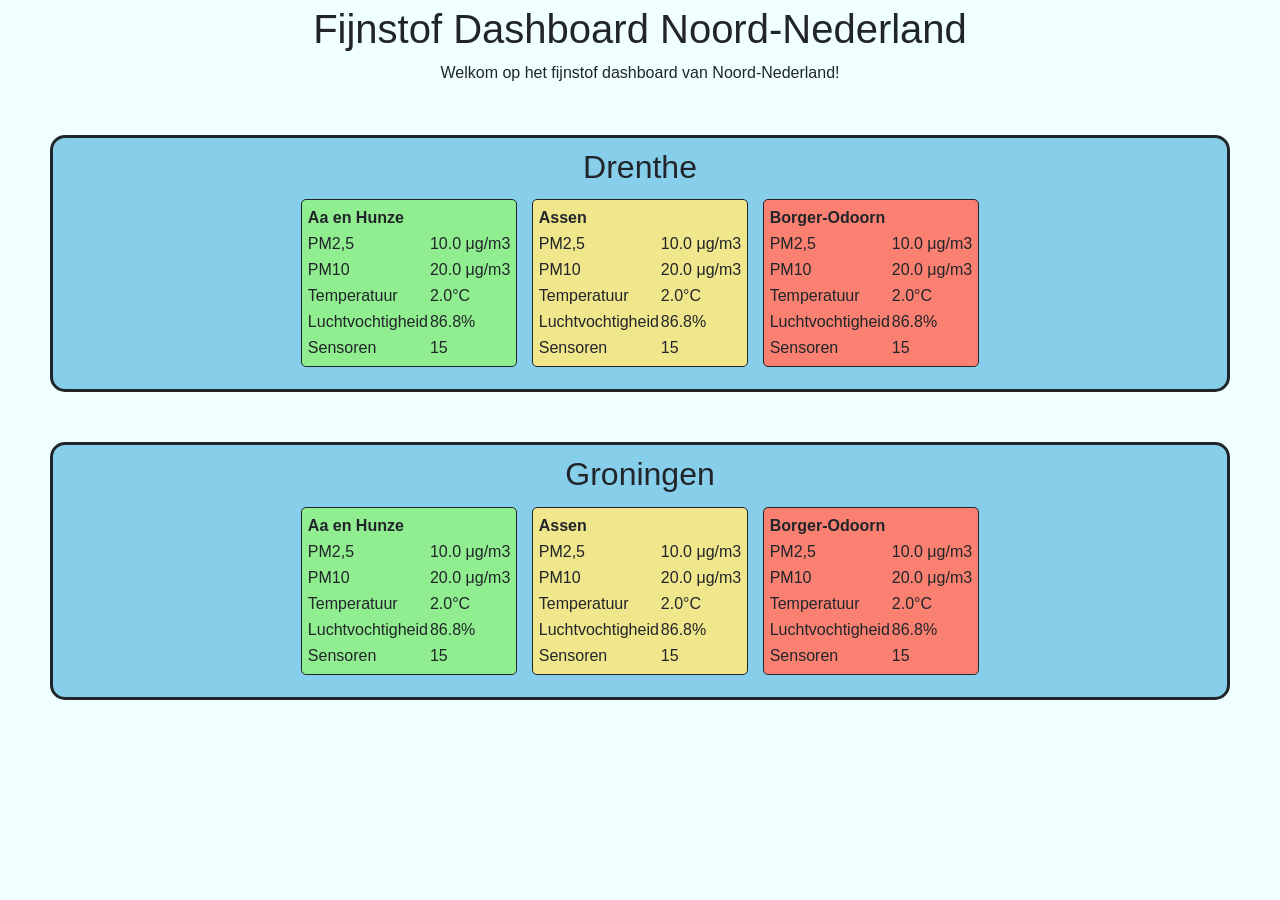
==== index.html @ f41a635d "Basic styling of front-end" ====
<!DOCTYPE html>
<html>
    <head>
        <meta charset="UTF-8">
        <link rel="stylesheet" href="https://stackpath.bootstrapcdn.com/bootstrap/4.3.1/css/bootstrap.min.css" integrity="sha384-ggOyR0iXCbMQv3Xipma34MD+dH/1fQ784/j6cY/iJTQUOhcWr7x9JvoRxT2MZw1T" crossorigin="anonymous">
        <link rel="stylesheet" href="style.css">
        <title>Fijnstof Dashboard</title>
    </head>
    <body>
        <header>
            <h1>Fijnstof Dashboard Noord-Nederland</h1>
            <p>Welkom op het fijnstof dashboard van Noord-Nederland!</p>
        </header>
        <main>
            <section class="province">
                <h2>Drenthe</h2>
                <section class="municipality" style="background-color: lightgreen;">
                    <table>
                        <tr><th colspan="2">Aa en Hunze</th></tr>
                        <tr><td>PM2,5</td><td>10.0 &mu;g/m3</td></tr>
                        <tr><td>PM10</td><td>20.0 &mu;g/m3</td></tr>
                        <tr><td>Temperatuur</td><td>2.0&deg;C</td></tr>
                        <tr><td>Luchtvochtigheid</td><td>86.8%</td></tr>
                        <tr><td>Sensoren</td><td>15</td></tr>
                    </table>
                </section>
                <section class="municipality" style="background-color: khaki">
                    <table>
                        <tr><th colspan="2">Assen</th></tr>
                        <tr><td>PM2,5</td><td>10.0 &mu;g/m3</td></tr>
                        <tr><td>PM10</td><td>20.0 &mu;g/m3</td></tr>
                        <tr><td>Temperatuur</td><td>2.0&deg;C</td></tr>
                        <tr><td>Luchtvochtigheid</td><td>86.8%</td></tr>
                        <tr><td>Sensoren</td><td>15</td></tr>
                    </table>
                </section>
                <section class="municipality" style="background-color: salmon">
                    <table>
                        <tr><th colspan="2">Borger-Odoorn</th></tr>
                        <tr><td>PM2,5</td><td>10.0 &mu;g/m3</td></tr>
                        <tr><td>PM10</td><td>20.0 &mu;g/m3</td></tr>
                        <tr><td>Temperatuur</td><td>2.0&deg;C</td></tr>
                        <tr><td>Luchtvochtigheid</td><td>86.8%</td></tr>
                        <tr><td>Sensoren</td><td>15</td></tr>
                    </table>
                </section>
            </section>
            <section class="province">
                <h2>Groningen</h2>
                <section class="municipality" style="background-color: lightgreen;">
                    <table>
                        <tr><th colspan="2">Aa en Hunze</th></tr>
                        <tr><td>PM2,5</td><td>10.0 &mu;g/m3</td></tr>
                        <tr><td>PM10</td><td>20.0 &mu;g/m3</td></tr>
                        <tr><td>Temperatuur</td><td>2.0&deg;C</td></tr>
                        <tr><td>Luchtvochtigheid</td><td>86.8%</td></tr>
                        <tr><td>Sensoren</td><td>15</td></tr>
                    </table>
                </section>
                <section class="municipality" style="background-color: khaki">
                    <table>
                        <tr><th colspan="2">Assen</th></tr>
                        <tr><td>PM2,5</td><td>10.0 &mu;g/m3</td></tr>
                        <tr><td>PM10</td><td>20.0 &mu;g/m3</td></tr>
                        <tr><td>Temperatuur</td><td>2.0&deg;C</td></tr>
                        <tr><td>Luchtvochtigheid</td><td>86.8%</td></tr>
                        <tr><td>Sensoren</td><td>15</td></tr>
                    </table>
                </section>
                <section class="municipality" style="background-color: salmon">
                    <table>
                        <tr><th colspan="2">Borger-Odoorn</th></tr>
                        <tr><td>PM2,5</td><td>10.0 &mu;g/m3</td></tr>
                        <tr><td>PM10</td><td>20.0 &mu;g/m3</td></tr>
                        <tr><td>Temperatuur</td><td>2.0&deg;C</td></tr>
                        <tr><td>Luchtvochtigheid</td><td>86.8%</td></tr>
                        <tr><td>Sensoren</td><td>15</td></tr>
                    </table>
                </section>
            </section>
        </main>
    </body>
</html>
---- style.css ----
body {
    text-align: center;
    background-color: azure;
}

header {
    margin: 5px;
}

.province {
    background-color: skyblue;
    margin: 50px;
    padding: 10px;
    border: 3px solid;
    border-radius: 15px;
}

.municipality {
    text-align: left;
    display: inline-block;
    margin: 5px;
    padding: 5px;
    border: 1px solid;
    border-radius: 5px;
}
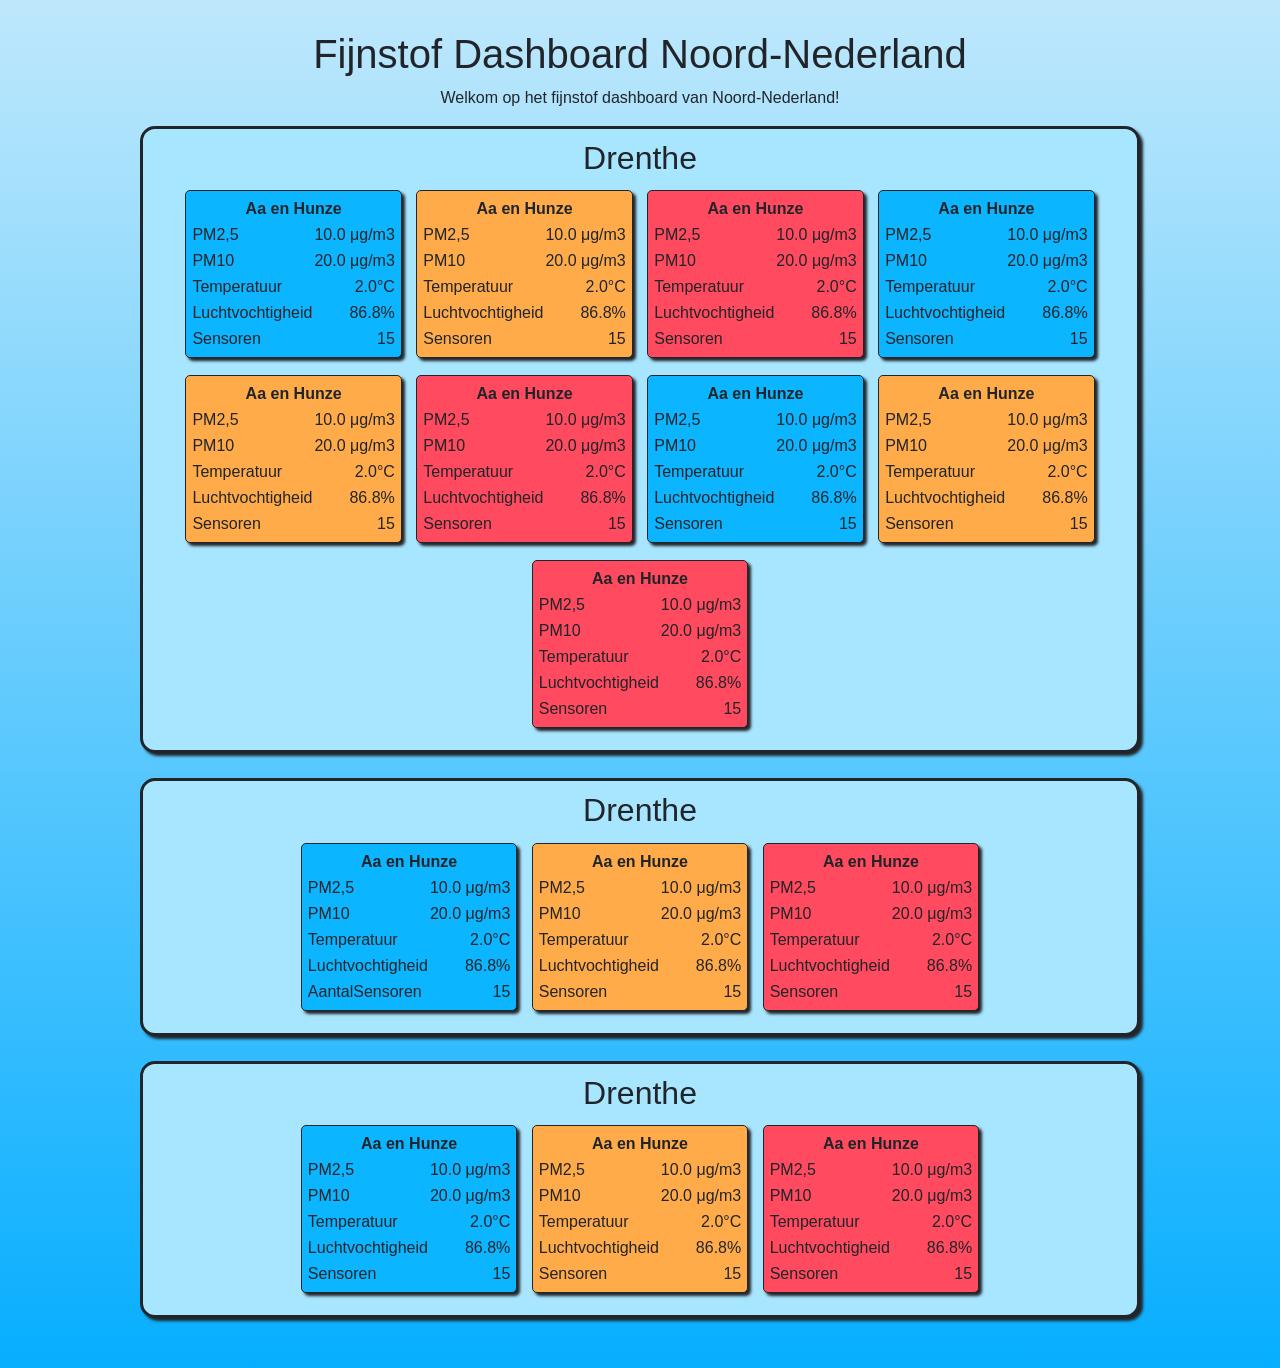
==== commit 7bd0836b: "Updated design" ====
--- a/index.html
+++ b/index.html
@@ -14,70 +14,165 @@
         <main>
             <section class="province">
                 <h2>Drenthe</h2>
-                <section class="municipality" style="background-color: lightgreen;">
+                <section class="municipality" style="background-color: #0BB5FF;">
                     <table>
                         <tr><th colspan="2">Aa en Hunze</th></tr>
-                        <tr><td>PM2,5</td><td>10.0 &mu;g/m3</td></tr>
-                        <tr><td>PM10</td><td>20.0 &mu;g/m3</td></tr>
-                        <tr><td>Temperatuur</td><td>2.0&deg;C</td></tr>
-                        <tr><td>Luchtvochtigheid</td><td>86.8%</td></tr>
-                        <tr><td>Sensoren</td><td>15</td></tr>
+                        <tr><td class="label">PM2,5</td><td class="observation">10.0 &mu;g/m3</td></tr>
+                        <tr><td class="label">PM10</td><td class="observation">20.0 &mu;g/m3</td></tr>
+                        <tr><td class="label">Temperatuur</td><td class="observation">2.0&deg;C</td></tr>
+                        <tr><td class="label">Luchtvochtigheid</td><td class="observation">86.8%</td></tr>
+                        <tr><td class="label">Sensoren</td><td class="observation">15</td></tr>
                     </table>
                 </section>
-                <section class="municipality" style="background-color: khaki">
+                <section class="municipality" style="background-color: #FFAB4A;">
                     <table>
-                        <tr><th colspan="2">Assen</th></tr>
-                        <tr><td>PM2,5</td><td>10.0 &mu;g/m3</td></tr>
-                        <tr><td>PM10</td><td>20.0 &mu;g/m3</td></tr>
-                        <tr><td>Temperatuur</td><td>2.0&deg;C</td></tr>
-                        <tr><td>Luchtvochtigheid</td><td>86.8%</td></tr>
-                        <tr><td>Sensoren</td><td>15</td></tr>
+                        <tr><th colspan="2">Aa en Hunze</th></tr>
+                        <tr><td class="label">PM2,5</td><td class="observation">10.0 &mu;g/m3</td></tr>
+                        <tr><td class="label">PM10</td><td class="observation">20.0 &mu;g/m3</td></tr>
+                        <tr><td class="label">Temperatuur</td><td class="observation">2.0&deg;C</td></tr>
+                        <tr><td class="label">Luchtvochtigheid</td><td class="observation">86.8%</td></tr>
+                        <tr><td class="label">Sensoren</td><td class="observation">15</td></tr>
                     </table>
                 </section>
-                <section class="municipality" style="background-color: salmon">
+                <section class="municipality" style="background-color:#FF4A5F;">
                     <table>
-                        <tr><th colspan="2">Borger-Odoorn</th></tr>
-                        <tr><td>PM2,5</td><td>10.0 &mu;g/m3</td></tr>
-                        <tr><td>PM10</td><td>20.0 &mu;g/m3</td></tr>
-                        <tr><td>Temperatuur</td><td>2.0&deg;C</td></tr>
-                        <tr><td>Luchtvochtigheid</td><td>86.8%</td></tr>
-                        <tr><td>Sensoren</td><td>15</td></tr>
+                        <tr><th colspan="2">Aa en Hunze</th></tr>
+                        <tr><td class="label">PM2,5</td><td class="observation">10.0 &mu;g/m3</td></tr>
+                        <tr><td class="label">PM10</td><td class="observation">20.0 &mu;g/m3</td></tr>
+                        <tr><td class="label">Temperatuur</td><td class="observation">2.0&deg;C</td></tr>
+                        <tr><td class="label">Luchtvochtigheid</td><td class="observation">86.8%</td></tr>
+                        <tr><td class="label">Sensoren</td><td class="observation">15</td></tr>
+                    </table>
+                </section>
+                <section class="municipality" style="background-color: #0BB5FF;">
+                    <table>
+                        <tr><th colspan="2">Aa en Hunze</th></tr>
+                        <tr><td class="label">PM2,5</td><td class="observation">10.0 &mu;g/m3</td></tr>
+                        <tr><td class="label">PM10</td><td class="observation">20.0 &mu;g/m3</td></tr>
+                        <tr><td class="label">Temperatuur</td><td class="observation">2.0&deg;C</td></tr>
+                        <tr><td class="label">Luchtvochtigheid</td><td class="observation">86.8%</td></tr>
+                        <tr><td class="label">Sensoren</td><td class="observation">15</td></tr>
+                    </table>
+                </section>
+                <section class="municipality" style="background-color: #FFAB4A;">
+                    <table>
+                        <tr><th colspan="2">Aa en Hunze</th></tr>
+                        <tr><td class="label">PM2,5</td><td class="observation">10.0 &mu;g/m3</td></tr>
+                        <tr><td class="label">PM10</td><td class="observation">20.0 &mu;g/m3</td></tr>
+                        <tr><td class="label">Temperatuur</td><td class="observation">2.0&deg;C</td></tr>
+                        <tr><td class="label">Luchtvochtigheid</td><td class="observation">86.8%</td></tr>
+                        <tr><td class="label">Sensoren</td><td class="observation">15</td></tr>
+                    </table>
+                </section>
+                <section class="municipality" style="background-color:#FF4A5F;">
+                    <table>
+                        <tr><th colspan="2">Aa en Hunze</th></tr>
+                        <tr><td class="label">PM2,5</td><td class="observation">10.0 &mu;g/m3</td></tr>
+                        <tr><td class="label">PM10</td><td class="observation">20.0 &mu;g/m3</td></tr>
+                        <tr><td class="label">Temperatuur</td><td class="observation">2.0&deg;C</td></tr>
+                        <tr><td class="label">Luchtvochtigheid</td><td class="observation">86.8%</td></tr>
+                        <tr><td class="label">Sensoren</td><td class="observation">15</td></tr>
+                    </table>
+                </section>
+                <section class="municipality" style="background-color: #0BB5FF;">
+                    <table>
+                        <tr><th colspan="2">Aa en Hunze</th></tr>
+                        <tr><td class="label">PM2,5</td><td class="observation">10.0 &mu;g/m3</td></tr>
+                        <tr><td class="label">PM10</td><td class="observation">20.0 &mu;g/m3</td></tr>
+                        <tr><td class="label">Temperatuur</td><td class="observation">2.0&deg;C</td></tr>
+                        <tr><td class="label">Luchtvochtigheid</td><td class="observation">86.8%</td></tr>
+                        <tr><td class="label">Sensoren</td><td class="observation">15</td></tr>
+                    </table>
+                </section>
+                <section class="municipality" style="background-color: #FFAB4A;">
+                    <table>
+                        <tr><th colspan="2">Aa en Hunze</th></tr>
+                        <tr><td class="label">PM2,5</td><td class="observation">10.0 &mu;g/m3</td></tr>
+                        <tr><td class="label">PM10</td><td class="observation">20.0 &mu;g/m3</td></tr>
+                        <tr><td class="label">Temperatuur</td><td class="observation">2.0&deg;C</td></tr>
+                        <tr><td class="label">Luchtvochtigheid</td><td class="observation">86.8%</td></tr>
+                        <tr><td class="label">Sensoren</td><td class="observation">15</td></tr>
+                    </table>
+                </section>
+                <section class="municipality" style="background-color:#FF4A5F;">
+                    <table>
+                        <tr><th colspan="2">Aa en Hunze</th></tr>
+                        <tr><td class="label">PM2,5</td><td class="observation">10.0 &mu;g/m3</td></tr>
+                        <tr><td class="label">PM10</td><td class="observation">20.0 &mu;g/m3</td></tr>
+                        <tr><td class="label">Temperatuur</td><td class="observation">2.0&deg;C</td></tr>
+                        <tr><td class="label">Luchtvochtigheid</td><td class="observation">86.8%</td></tr>
+                        <tr><td class="label">Sensoren</td><td class="observation">15</td></tr>
+                    </table>
+                </section>
+                
+            </section>
+            <section class="province">
+                <h2>Drenthe</h2>
+                <section class="municipality" style="background-color: #0BB5FF;">
+                    <table>
+                        <tr><th colspan="2">Aa en Hunze</th></tr>
+                        <tr><td class="label">PM2,5</td><td class="observation">10.0 &mu;g/m3</td></tr>
+                        <tr><td class="label">PM10</td><td class="observation">20.0 &mu;g/m3</td></tr>
+                        <tr><td class="label">Temperatuur</td><td class="observation">2.0&deg;C</td></tr>
+                        <tr><td class="label">Luchtvochtigheid</td><td class="observation">86.8%</td></tr>
+                        <tr><td class="label">AantalSensoren</td><td class="observation">15</td></tr>
+                    </table>
+                </section>
+                <section class="municipality" style="background-color: #FFAB4A;">
+                    <table>
+                        <tr><th colspan="2">Aa en Hunze</th></tr>
+                        <tr><td class="label">PM2,5</td><td class="observation">10.0 &mu;g/m3</td></tr>
+                        <tr><td class="label">PM10</td><td class="observation">20.0 &mu;g/m3</td></tr>
+                        <tr><td class="label">Temperatuur</td><td class="observation">2.0&deg;C</td></tr>
+                        <tr><td class="label">Luchtvochtigheid</td><td class="observation">86.8%</td></tr>
+                        <tr><td class="label">Sensoren</td><td class="observation">15</td></tr>
+                    </table>
+                </section>
+                <section class="municipality" style="background-color:#FF4A5F;">
+                    <table>
+                        <tr><th colspan="2">Aa en Hunze</th></tr>
+                        <tr><td class="label">PM2,5</td><td class="observation">10.0 &mu;g/m3</td></tr>
+                        <tr><td class="label">PM10</td><td class="observation">20.0 &mu;g/m3</td></tr>
+                        <tr><td class="label">Temperatuur</td><td class="observation">2.0&deg;C</td></tr>
+                        <tr><td class="label">Luchtvochtigheid</td><td class="observation">86.8%</td></tr>
+                        <tr><td class="label">Sensoren</td><td class="observation">15</td></tr>
                     </table>
                 </section>
             </section>
             <section class="province">
-                <h2>Groningen</h2>
-                <section class="municipality" style="background-color: lightgreen;">
+                <h2>Drenthe</h2>
+                <section class="municipality" style="background-color: #0BB5FF;">
                     <table>
                         <tr><th colspan="2">Aa en Hunze</th></tr>
-                        <tr><td>PM2,5</td><td>10.0 &mu;g/m3</td></tr>
-                        <tr><td>PM10</td><td>20.0 &mu;g/m3</td></tr>
-                        <tr><td>Temperatuur</td><td>2.0&deg;C</td></tr>
-                        <tr><td>Luchtvochtigheid</td><td>86.8%</td></tr>
-                        <tr><td>Sensoren</td><td>15</td></tr>
+                        <tr><td class="label">PM2,5</td><td class="observation">10.0 &mu;g/m3</td></tr>
+                        <tr><td class="label">PM10</td><td class="observation">20.0 &mu;g/m3</td></tr>
+                        <tr><td class="label">Temperatuur</td><td class="observation">2.0&deg;C</td></tr>
+                        <tr><td class="label">Luchtvochtigheid</td><td class="observation">86.8%</td></tr>
+                        <tr><td class="label">Sensoren</td><td class="observation">15</td></tr>
                     </table>
                 </section>
-                <section class="municipality" style="background-color: khaki">
+                <section class="municipality" style="background-color: #FFAB4A;">
                     <table>
-                        <tr><th colspan="2">Assen</th></tr>
-                        <tr><td>PM2,5</td><td>10.0 &mu;g/m3</td></tr>
-                        <tr><td>PM10</td><td>20.0 &mu;g/m3</td></tr>
-                        <tr><td>Temperatuur</td><td>2.0&deg;C</td></tr>
-                        <tr><td>Luchtvochtigheid</td><td>86.8%</td></tr>
-                        <tr><td>Sensoren</td><td>15</td></tr>
+                        <tr><th colspan="2">Aa en Hunze</th></tr>
+                        <tr><td class="label">PM2,5</td><td class="observation">10.0 &mu;g/m3</td></tr>
+                        <tr><td class="label">PM10</td><td class="observation">20.0 &mu;g/m3</td></tr>
+                        <tr><td class="label">Temperatuur</td><td class="observation">2.0&deg;C</td></tr>
+                        <tr><td class="label">Luchtvochtigheid</td><td class="observation">86.8%</td></tr>
+                        <tr><td class="label">Sensoren</td><td class="observation">15</td></tr>
                     </table>
                 </section>
-                <section class="municipality" style="background-color: salmon">
+                <section class="municipality" style="background-color:#FF4A5F;">
                     <table>
-                        <tr><th colspan="2">Borger-Odoorn</th></tr>
-                        <tr><td>PM2,5</td><td>10.0 &mu;g/m3</td></tr>
-                        <tr><td>PM10</td><td>20.0 &mu;g/m3</td></tr>
-                        <tr><td>Temperatuur</td><td>2.0&deg;C</td></tr>
-                        <tr><td>Luchtvochtigheid</td><td>86.8%</td></tr>
-                        <tr><td>Sensoren</td><td>15</td></tr>
+                        <tr><th colspan="2">Aa en Hunze</th></tr>
+                        <tr><td class="label">PM2,5</td><td class="observation">10.0 &mu;g/m3</td></tr>
+                        <tr><td class="label">PM10</td><td class="observation">20.0 &mu;g/m3</td></tr>
+                        <tr><td class="label">Temperatuur</td><td class="observation">2.0&deg;C</td></tr>
+                        <tr><td class="label">Luchtvochtigheid</td><td class="observation">86.8%</td></tr>
+                        <tr><td class="label">Sensoren</td><td class="observation">15</td></tr>
                     </table>
                 </section>
             </section>
+            
         </main>
     </body>
 </html>
--- a/style.css
+++ b/style.css
@@ -1,18 +1,26 @@
 body {
     text-align: center;
-    background-color: azure;
+    background: linear-gradient(0deg, #07AEFF 0%, #BEE8FC 100%);
+    padding: 25px;
 }
 
 header {
     margin: 5px;
 }
 
+main {
+    margin: 0 auto;
+    width: fit-content;
+}
+
 .province {
-    background-color: skyblue;
-    margin: 50px;
+    background-color: #A8E5FF;
+    margin-bottom: 25px;
     padding: 10px;
     border: 3px solid;
     border-radius: 15px;
+    box-shadow: 3px 3px 3px;
+    max-width: 1000px;
 }
 
 .municipality {
@@ -22,4 +30,17 @@
     padding: 5px;
     border: 1px solid;
     border-radius: 5px;
+    box-shadow: 3px 3px 3px;
 }
+
+.label {
+    text-align: left;
+}
+
+.observation {
+    text-align: right;
+}
+
+th {
+    text-align: center;
+}
